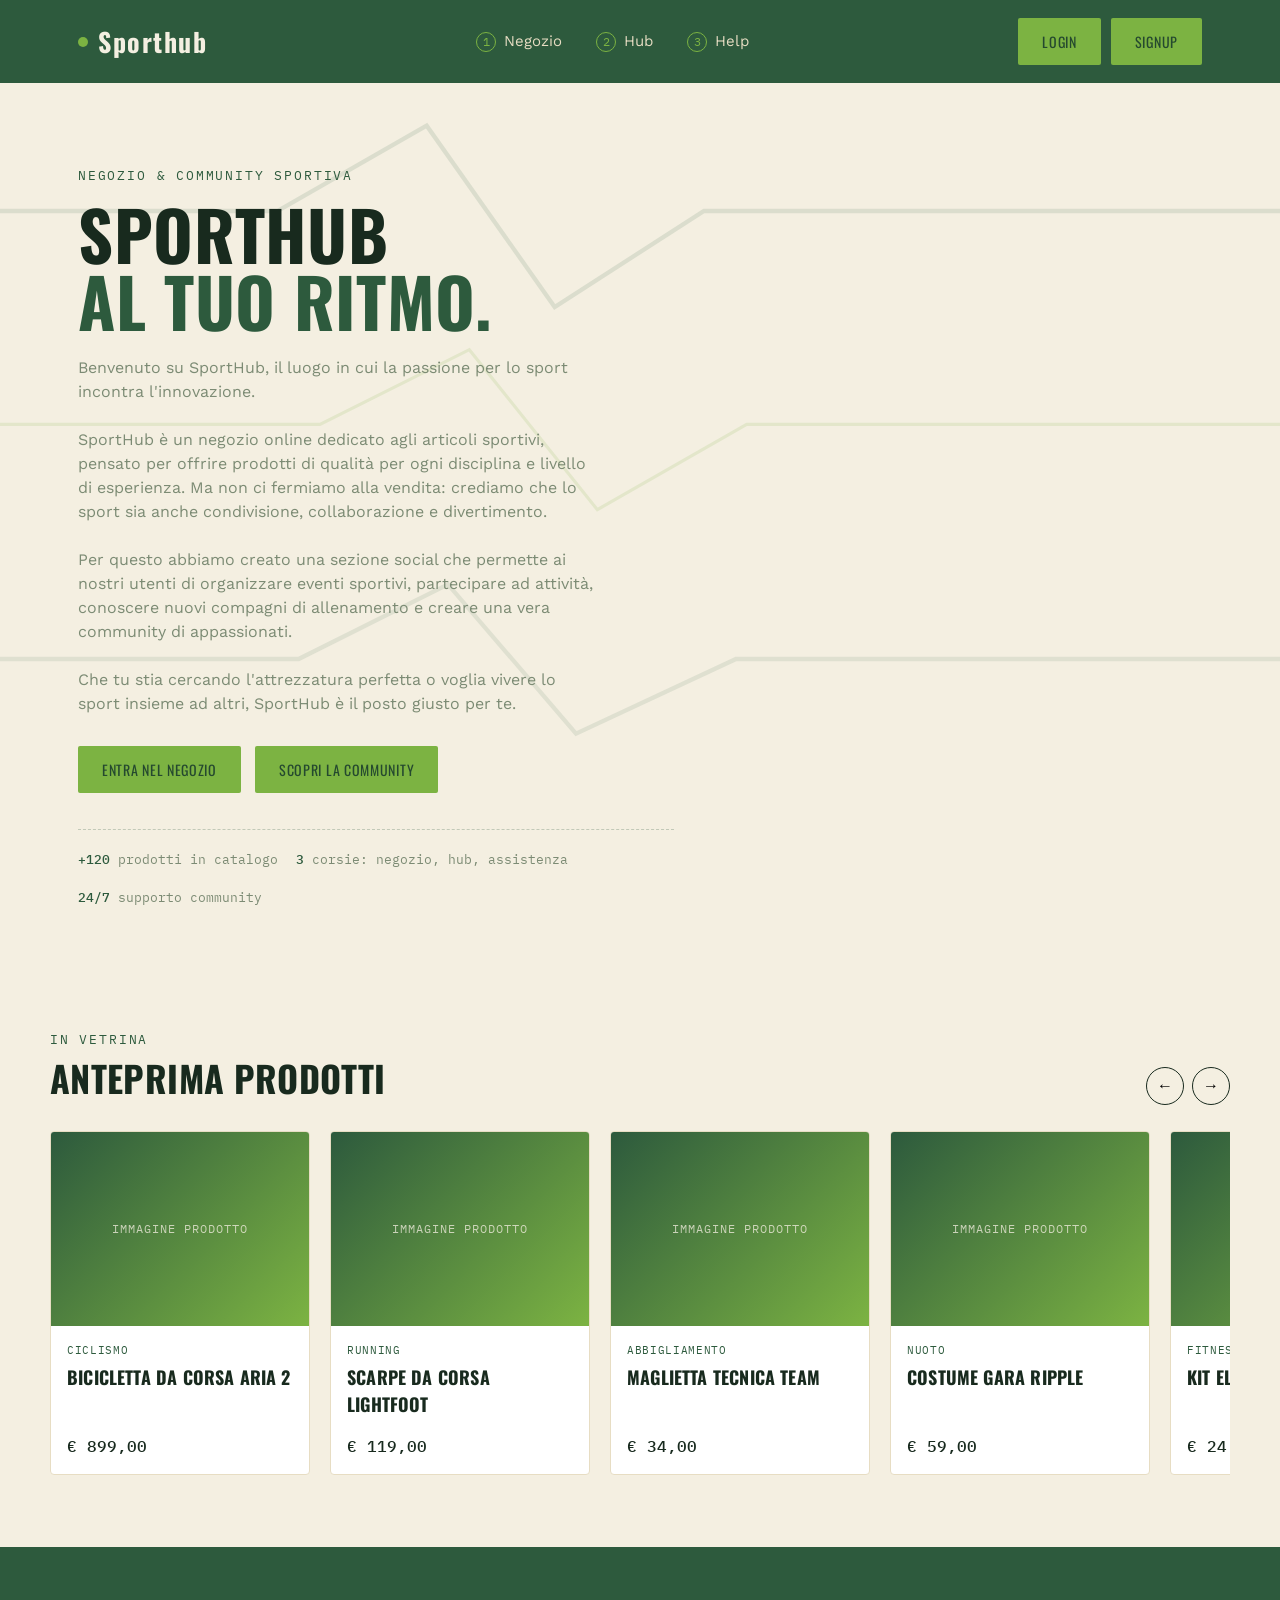
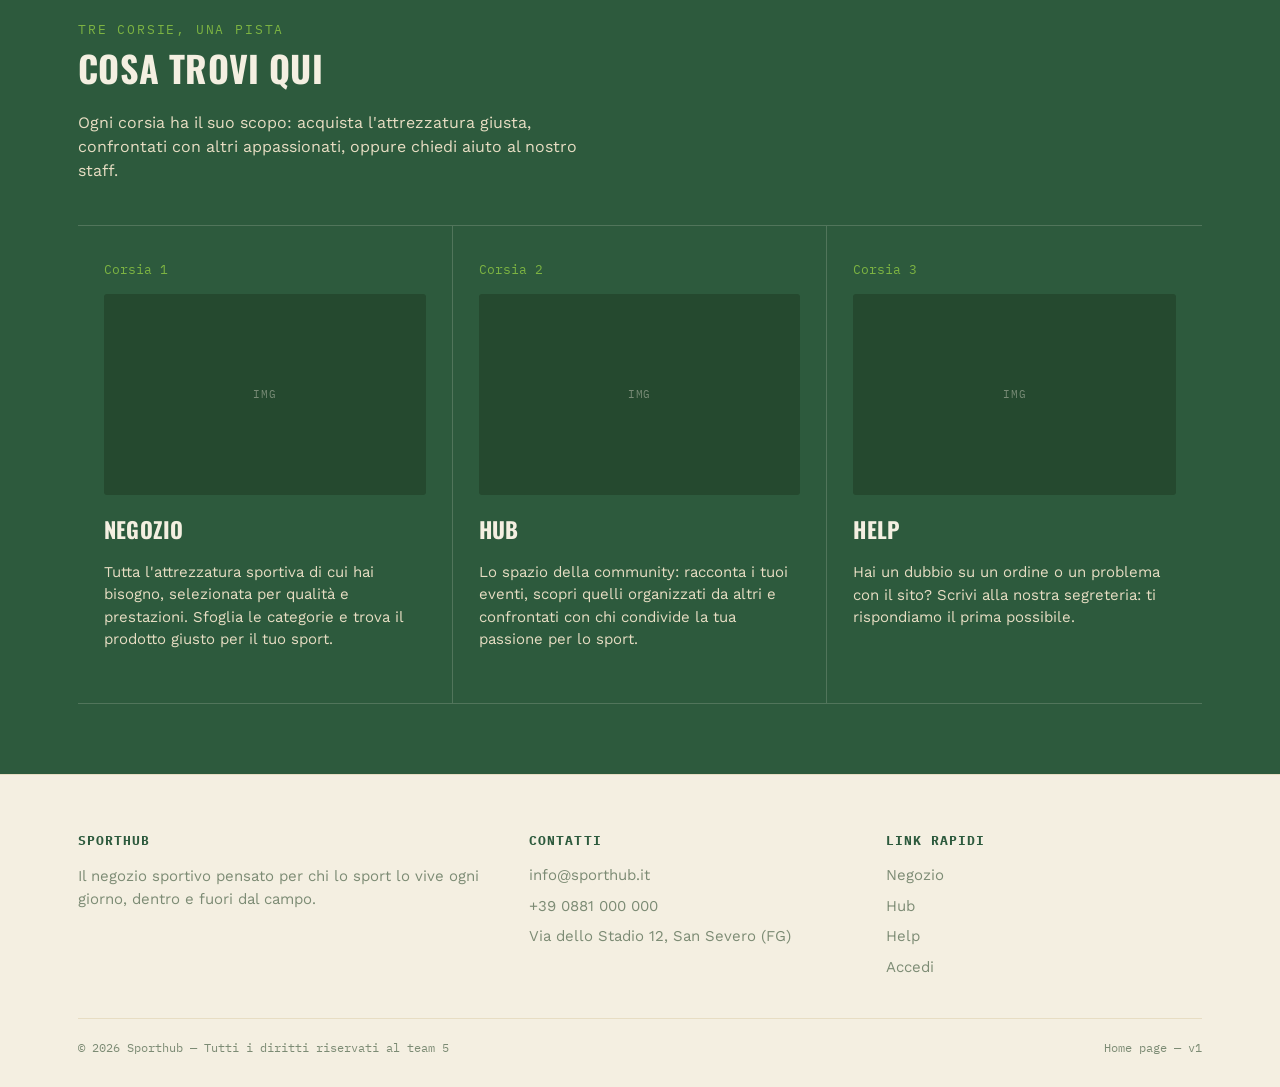
==== SportHub/home/index.html @ 1aa2f106 "Refactor code structure for improved readability and maintainability" ====
<!DOCTYPE html>
<html lang="it">

<head>
  <meta charset="UTF-8">
  <meta name="viewport" content="width=device-width, initial-scale=1.0">
  <title>Sporthub sport equipment</title>
  <link rel="preconnect" href="https://fonts.googleapis.com">
  <link
    href="https://fonts.googleapis.com/css2?family=Oswald:wght@400;500;600;700&family=Work+Sans:wght@400;500;600&family=IBM+Plex+Mono:wght@500&display=swap"
    rel="stylesheet">
  <link rel="stylesheet" href="style.css">
</head>

<body>

  <header>
    <div class="nav-row wrap">
      <a href="#" class="logo"><span class="dot"></span>Sporthub</a>

      <nav class="lanes" id="mainNav">
        <a href="#negozio"><span class="lane-no">1</span>Negozio</a>
        <a href="#hub"><span class="lane-no">2</span>Hub</a>
        <a href="#help"><span class="lane-no">3</span>Help</a>
        <a href="login/login.html" class="btn btn-primary nav-cta-mobile" style="display:none;">Login</a>
        <a href="register/register.html" class="btn btn-primary nav-cta-mobile" style="display:none;">signup</a>
      </nav>

      <div style="display:flex; align-items:center; gap:10px;">
        <a href="login/login.html" class="btn btn-primary nav-cta">Login</a>
        <a href="register/register.html" class="btn btn-primary nav-cta">signup</a>
        <button class="mobile-toggle" id="navToggle" aria-label="Apri il menu" aria-expanded="false">☰</button>
      </div>
    </div>
  </header>

  <section class="hero">
    <svg class="hero-lanes-bg" viewBox="0 0 1200 700" preserveAspectRatio="none" aria-hidden="true">
      <path d="M -100 120 L 260 120 L 400 40 L 520 210 L 660 120 L 1300 120" stroke="#2d5a3d" stroke-width="4"
        fill="none" opacity="0.12" />
      <path d="M -100 320 L 300 320 L 440 250 L 560 400 L 700 320 L 1300 320" stroke="#7cb342" stroke-width="3"
        fill="none" opacity="0.14" />
      <path d="M -100 540 L 280 540 L 420 470 L 540 610 L 690 540 L 1300 540" stroke="#2d5a3d" stroke-width="4"
        fill="none" opacity="0.1" />
    </svg>

    <div class="wrap hero-inner">
      <div>
        <span class="eyebrow">Negozio &amp; community sportiva</span>
        <h1>SPORTHUB<br><span>al tuo ritmo.</span></h1>
        <p class="lead">Benvenuto su SportHub, il luogo in cui la passione per lo sport incontra l'innovazione.<br><br>
          SportHub è un negozio online dedicato agli articoli sportivi, pensato per offrire prodotti di qualità per ogni
          disciplina e livello di esperienza. Ma non ci fermiamo alla vendita: crediamo che lo sport sia anche
          condivisione, collaborazione e divertimento.<br><br>
          Per questo abbiamo creato una sezione social che permette ai nostri utenti di organizzare eventi sportivi,
          partecipare ad attività, conoscere nuovi compagni di allenamento e creare una vera community di
          appassionati.<br><br>
          Che tu stia cercando l'attrezzatura perfetta o voglia vivere lo sport insieme ad altri, SportHub è il posto
          giusto per te.</p>
        <div class="hero-ctas">
          <a href="#negozio" class="btn btn-primary">Entra nel negozio</a>
          <a href="#hub" class="btn btn-primary">Scopri la community</a>
        </div>
        <div class="starting-blocks">
          <span><strong>+120</strong> prodotti in catalogo</span>
          <span><strong>3</strong> corsie: negozio, hub, assistenza</span>
          <span><strong>24/7</strong> supporto community</span>
        </div>
      </div>

      <div class="hero-visual" aria-hidden="true">
        <img src="res/logo.png" alt="" class="hero-logo">
      </div>
    </div>
  </section>

  <section class="carousel-section wrap" aria-labelledby="prodTitle">
    <div class="section-head">
      <div>
        <span class="eyebrow">In vetrina</span>
        <h2 id="prodTitle">Anteprima prodotti</h2>
      </div>
      <div class="carousel-controls">
        <button id="prevBtn" aria-label="Prodotto precedente">←</button>
        <button id="nextBtn" aria-label="Prodotto successivo">→</button>
      </div>
    </div>

    <div class="carousel-track" id="carouselTrack">
      <article class="prod-card">
        <div class="prod-img">Immagine prodotto</div>
        <div class="prod-body">
          <span class="cat">Ciclismo</span>
          <h3>Bicicletta da corsa Aria 2</h3>
          <span class="price">€ 899,00</span>
        </div>
      </article>
      <article class="prod-card">
        <div class="prod-img">Immagine prodotto</div>
        <div class="prod-body">
          <span class="cat">Running</span>
          <h3>Scarpe da corsa Lightfoot</h3>
          <span class="price">€ 119,00</span>
        </div>
      </article>
      <article class="prod-card">
        <div class="prod-img">Immagine prodotto</div>
        <div class="prod-body">
          <span class="cat">Abbigliamento</span>
          <h3>Maglietta tecnica Team</h3>
          <span class="price">€ 34,00</span>
        </div>
      </article>
      <article class="prod-card">
        <div class="prod-img">Immagine prodotto</div>
        <div class="prod-body">
          <span class="cat">Nuoto</span>
          <h3>Costume gara Ripple</h3>
          <span class="price">€ 59,00</span>
        </div>
      </article>
      <article class="prod-card">
        <div class="prod-img">Immagine prodotto</div>
        <div class="prod-body">
          <span class="cat">Fitness</span>
          <h3>Kit elastici Resist</h3>
          <span class="price">€ 24,00</span>
        </div>
      </article>
    </div>
  </section>

  <section class="lanes-section">
    <div class="wrap">
      <div class="section-head">
        <div>
          <span class="eyebrow" style="color:var(--leaf);">Tre corsie, una pista</span>
          <h2>Cosa trovi qui</h2>
          <p>Ogni corsia ha il suo scopo: acquista l'attrezzatura giusta, confrontati con altri appassionati, oppure
            chiedi aiuto al nostro staff.</p>
        </div>
      </div>

      <div class="lane-grid">
        <div class="lane-card" id="negozio">
          <span class="lane-tag">Corsia 1</span>
          <div class="lane-img">img</div>
          <h3>Negozio</h3>
          <p>Tutta l'attrezzatura sportiva di cui hai bisogno, selezionata per qualità e prestazioni. Sfoglia le
            categorie e trova il prodotto giusto per il tuo sport.</p>
        </div>
        <div class="lane-card" id="hub">
          <span class="lane-tag">Corsia 2</span>
          <div class="lane-img">img</div>
          <h3>Hub</h3>
          <p>Lo spazio della community: racconta i tuoi eventi, scopri quelli organizzati da altri e confrontati con chi
            condivide la tua passione per lo sport.</p>
        </div>
        <div class="lane-card" id="help">
          <span class="lane-tag">Corsia 3</span>
          <div class="lane-img">img</div>
          <h3>Help</h3>
          <p>Hai un dubbio su un ordine o un problema con il sito? Scrivi alla nostra segreteria: ti rispondiamo il
            prima possibile.</p>
        </div>
      </div>
    </div>
  </section>

  <footer>
    <div class="wrap">
      <div class="footer-grid">
        <div>
          <h4>Sporthub</h4>
          <p>Il negozio sportivo pensato per chi lo sport lo vive ogni giorno, dentro e fuori dal campo.</p>
        </div>
        <div>
          <h4>Contatti</h4>
          <ul>
            <li>info@sporthub.it</li>
            <li>+39 0881 000 000</li>
            <li>Via dello Stadio 12, San Severo (FG)</li>
          </ul>
        </div>
        <div>
          <h4>Link rapidi</h4>
          <ul>
            <li><a href="#negozio">Negozio</a></li>
            <li><a href="#hub">Hub</a></li>
            <li><a href="#help">Help</a></li>
            <li><a href="login/login.html">Accedi</a></li>
          </ul>
        </div>
      </div>
      <div class="footer-bottom">
        <span>© 2026 Sporthub — Tutti i diritti riservati al team 5</span>
        <span>Home page — v1</span>
      </div>
    </div>
  </footer>

  <script src="script.js"></script>
</body>

</html>
---- SportHub/home/style.css ----
:root{
  --cream:#f4efe1;
  --cream-dim:#e7ddc3;
  --forest:#2d5a3d;
  --forest-soft:#25492f;
  --leaf:#7cb342;
  --ink:#182a1e;
  --sage:#7c8b74;

  --display: 'Oswald', sans-serif;
  --body: 'Work Sans', sans-serif;
  --mono: 'IBM Plex Mono', monospace;
}

*{box-sizing:border-box;}
html{scroll-behavior:smooth;}
body{
  margin:0;
  background:var(--cream);
  color:var(--ink);
  font-family:var(--body);
  line-height:1.5;
  -webkit-font-smoothing:antialiased;
}
img{max-width:100%;display:block;}
a{color:inherit;}

:focus-visible{
  outline:3px solid var(--leaf);
  outline-offset:3px;
}

.wrap{
  max-width:1180px;
  margin:0 auto;
  padding:0 28px;
}

h1,h2,h3{
  font-family:var(--display);
  text-transform:uppercase;
  letter-spacing:0.01em;
  margin:0;
}

.eyebrow{
  font-family:var(--mono);
  font-size:13px;
  letter-spacing:0.14em;
  text-transform:uppercase;
  color:var(--forest);
}

/* ---------- HEADER ---------- */
header{
  background:var(--forest);
  color:var(--cream);
  position:sticky;
  top:0;
  z-index:50;
}
.nav-row{
  display:flex;
  align-items:center;
  justify-content:space-between;
  padding:18px 28px;
  gap:24px;
}
.logo{
  font-family:var(--display);
  font-size:26px;
  font-weight:700;
  letter-spacing:0.06em;
  color:var(--cream);
  text-decoration:none;
  display:flex;
  align-items:center;
  gap:10px;
}
.logo .dot{
  width:10px;height:10px;border-radius:50%;
  background:var(--leaf);
  display:inline-block;
}
nav.lanes{
  display:flex;
  gap:6px;
  list-style:none;
  margin:0;padding:0;
  align-items:center;
}
nav.lanes a{
  display:flex;
  align-items:center;
  gap:8px;
  padding:8px 14px;
  text-decoration:none;
  color:var(--cream-dim);
  font-size:15px;
  border-radius:2px;
  transition:background .15s ease, color .15s ease;
}
nav.lanes a .lane-no{
  font-family:var(--mono);
  font-size:12px;
  color:var(--leaf);
  border:1px solid var(--leaf);
  border-radius:50%;
  width:20px;height:20px;
  display:flex;align-items:center;justify-content:center;
}
nav.lanes a:hover, nav.lanes a:focus-visible{
  background:var(--forest-soft);
  color:var(--cream);
}
.btn{
  font-family:var(--display);
  text-transform:uppercase;
  letter-spacing:0.05em;
  font-size:14px;
  padding:11px 22px;
  border-radius:2px;
  border:2px solid transparent;
  cursor:pointer;
  text-decoration:none;
  display:inline-block;
}
.btn-primary{
  background:var(--leaf);
  color:var(--forest-soft);
}
.btn-primary:hover{background:var(--forest); color:var(--cream);}
.btn-ghost{
  border-color:var(--cream-dim);
  color:var(--cream);
  background:transparent;
}
.btn-ghost:hover{border-color:var(--leaf); color:var(--leaf);}

.mobile-toggle{
  display:none;
  background:none;border:none;color:var(--cream);
  font-size:26px; cursor:pointer;
}

/* ---------- HERO ---------- */
.hero{
  position:relative;
  background:var(--cream);
  color:var(--ink);
  overflow:hidden;
  padding:80px 0 0;
}
.hero-lanes-bg{
  position:absolute;
  inset:0;
  z-index:0;
}
.hero-inner{
  position:relative;
  z-index:1;
  display:grid;
  grid-template-columns:1.1fr 0.9fr;
  gap:40px;
  align-items:start;
  padding-bottom:64px;
}
.hero h1{
  font-size:clamp(40px,6vw,68px);
  line-height:0.98;
  margin:14px 0 22px;
}
.hero h1 span{color:var(--leaf-text, var(--forest));}
.hero p.lead{
  font-size:16px;
  max-width:52ch;
  color:var(--sage);
  margin-bottom:30px;
}
.hero-ctas{display:flex; gap:14px; flex-wrap:wrap;}

.starting-blocks{
  font-family:var(--mono);
  font-size:13px;
  color:var(--sage);
  display:flex;
  gap:18px;
  margin-top:36px;
  padding-top:20px;
  border-top:1px dashed rgba(45,90,61,0.25);
  flex-wrap:wrap;
}
.starting-blocks strong{color:var(--forest); font-weight:500;}

.hero-visual{
  position:relative;
  display:flex;
  align-items:center;
  justify-content:center;
  padding-top:20px;
}
.hero-logo{
  width:100%;
  max-width:340px;
}

/* ---------- CAROSELLO ---------- */
.carousel-section{
  background:var(--cream);
  padding:56px 0 64px;
}
.section-head{
  display:flex;
  justify-content:space-between;
  align-items:flex-end;
  margin-bottom:26px;
  gap:20px;
  flex-wrap:wrap;
}
.section-head h2{font-size:clamp(26px,3.4vw,36px);}
.carousel-controls{display:flex; gap:8px;}
.carousel-controls button{
  width:38px;height:38px;
  border-radius:50%;
  border:1px solid var(--ink);
  background:transparent;
  cursor:pointer;
  font-size:16px;
  display:flex;align-items:center;justify-content:center;
}
.carousel-controls button:hover{background:var(--forest); color:var(--cream); border-color:var(--forest);}

.carousel-track{
  display:flex;
  gap:20px;
  overflow-x:auto;
  scroll-snap-type:x mandatory;
  padding-bottom:8px;
  scrollbar-width:thin;
}
.carousel-track::-webkit-scrollbar{height:6px;}
.carousel-track::-webkit-scrollbar-thumb{background:var(--cream-dim); border-radius:3px;}

.prod-card{
  scroll-snap-align:start;
  flex:0 0 260px;
  background:#fff;
  border:1px solid var(--cream-dim);
  border-radius:4px;
  overflow:hidden;
  display:flex;
  flex-direction:column;
}
.prod-card .prod-img{
  aspect-ratio:4/3;
  background:linear-gradient(135deg,var(--forest),var(--leaf));
  display:flex;align-items:center;justify-content:center;
  color:rgba(244,239,225,0.75);
  font-family:var(--mono);
  font-size:12px;
  letter-spacing:0.08em;
  text-transform:uppercase;
}
.prod-body{padding:16px; display:flex; flex-direction:column; gap:6px; flex:1;}
.prod-body .cat{font-family:var(--mono); font-size:11px; color:var(--forest); text-transform:uppercase; letter-spacing:0.06em;}
.prod-body h3{font-size:18px;}
.prod-body .price{
  margin-top:auto;
  font-family:var(--mono);
  font-weight:500;
  font-size:16px;
  padding-top:10px;
}

/* ---------- CORSIE / SEZIONI ---------- */
.lanes-section{
  background:var(--forest);
  color:var(--cream);
  padding:70px 0;
}
.lanes-section .section-head h2{color:var(--cream);}
.lanes-section .section-head p{color:var(--cream-dim); max-width:52ch;}
.lane-grid{
  display:grid;
  grid-template-columns:repeat(3,1fr);
  gap:0;
  border-top:1px solid rgba(244,239,225,0.18);
}
.lane-card{
  padding:34px 26px;
  border-right:1px solid rgba(244,239,225,0.18);
  border-bottom:1px solid rgba(244,239,225,0.18);
  position:relative;
}
.lane-card:last-child{border-right:none;}
.lane-card .lane-tag{
  font-family:var(--mono);
  font-size:13px;
  color:var(--leaf);
  display:block;
  margin-bottom:14px;
}
.lane-card .lane-img{
  width:100%;
  aspect-ratio:16/10;
  background:var(--forest-soft);
  border-radius:3px;
  margin-bottom:18px;
  display:flex;align-items:center;justify-content:center;
  color:rgba(244,239,225,0.4);
  font-family:var(--mono);
  font-size:11px;
  text-transform:uppercase;
  letter-spacing:0.08em;
}
.lane-card h3{font-size:22px; margin-bottom:10px;}
.lane-card p{color:var(--cream-dim); font-size:15px; margin-bottom:18px;}
.lane-card a.link{
  font-family:var(--mono);
  font-size:13px;
  text-decoration:none;
  color:var(--cream);
  border-bottom:1px solid var(--leaf);
  padding-bottom:2px;
}
.lane-card a.link:hover{color:var(--leaf);}

/* ---------- FOOTER ---------- */
footer{
  background:var(--cream);
  padding:56px 0 30px;
  border-top:1px solid var(--cream-dim);
}
.footer-grid{
  display:grid;
  grid-template-columns:1.3fr 1fr 1fr;
  gap:40px;
  margin-bottom:40px;
}
.footer-grid h4{
  font-family:var(--mono);
  font-size:13px;
  text-transform:uppercase;
  letter-spacing:0.08em;
  color:var(--forest);
  margin:0 0 14px;
}
.footer-grid p, .footer-grid li{
  font-size:15px;
  color:var(--sage);
}
.footer-grid ul{list-style:none; margin:0; padding:0; display:flex; flex-direction:column; gap:8px;}
.footer-grid a{text-decoration:none; color:var(--sage);}
.footer-grid a:hover{color:var(--forest);}
.footer-bottom{
  display:flex;
  justify-content:space-between;
  align-items:center;
  padding-top:20px;
  border-top:1px solid var(--cream-dim);
  font-family:var(--mono);
  font-size:12px;
  color:var(--sage);
  flex-wrap:wrap;
  gap:10px;
}

/* ---------- RESPONSIVE ---------- */
@media (max-width:900px){
  .hero-inner{grid-template-columns:1fr;}
  .hero-visual{max-width:220px; margin:0 auto;}
  .lane-grid{grid-template-columns:1fr;}
  .lane-card{border-right:none;}
  .footer-grid{grid-template-columns:1fr; gap:26px;}
  nav.lanes{
    position:absolute;
    top:100%;left:0;right:0;
    background:var(--forest);
    flex-direction:column;
    align-items:stretch;
    padding:10px 28px 20px;
    display:none;
    border-top:1px solid rgba(244,239,225,0.18);
  }
  nav.lanes.open{display:flex;}
  .mobile-toggle{display:block;}
  .nav-cta{display:none;}
  nav.lanes.open .nav-cta-mobile{display:inline-block; margin-top:10px;}
}

@media (prefers-reduced-motion: reduce){
  html{scroll-behavior:auto;}
  *{animation-duration:0.001ms !important; transition-duration:0.001ms !important;}
}
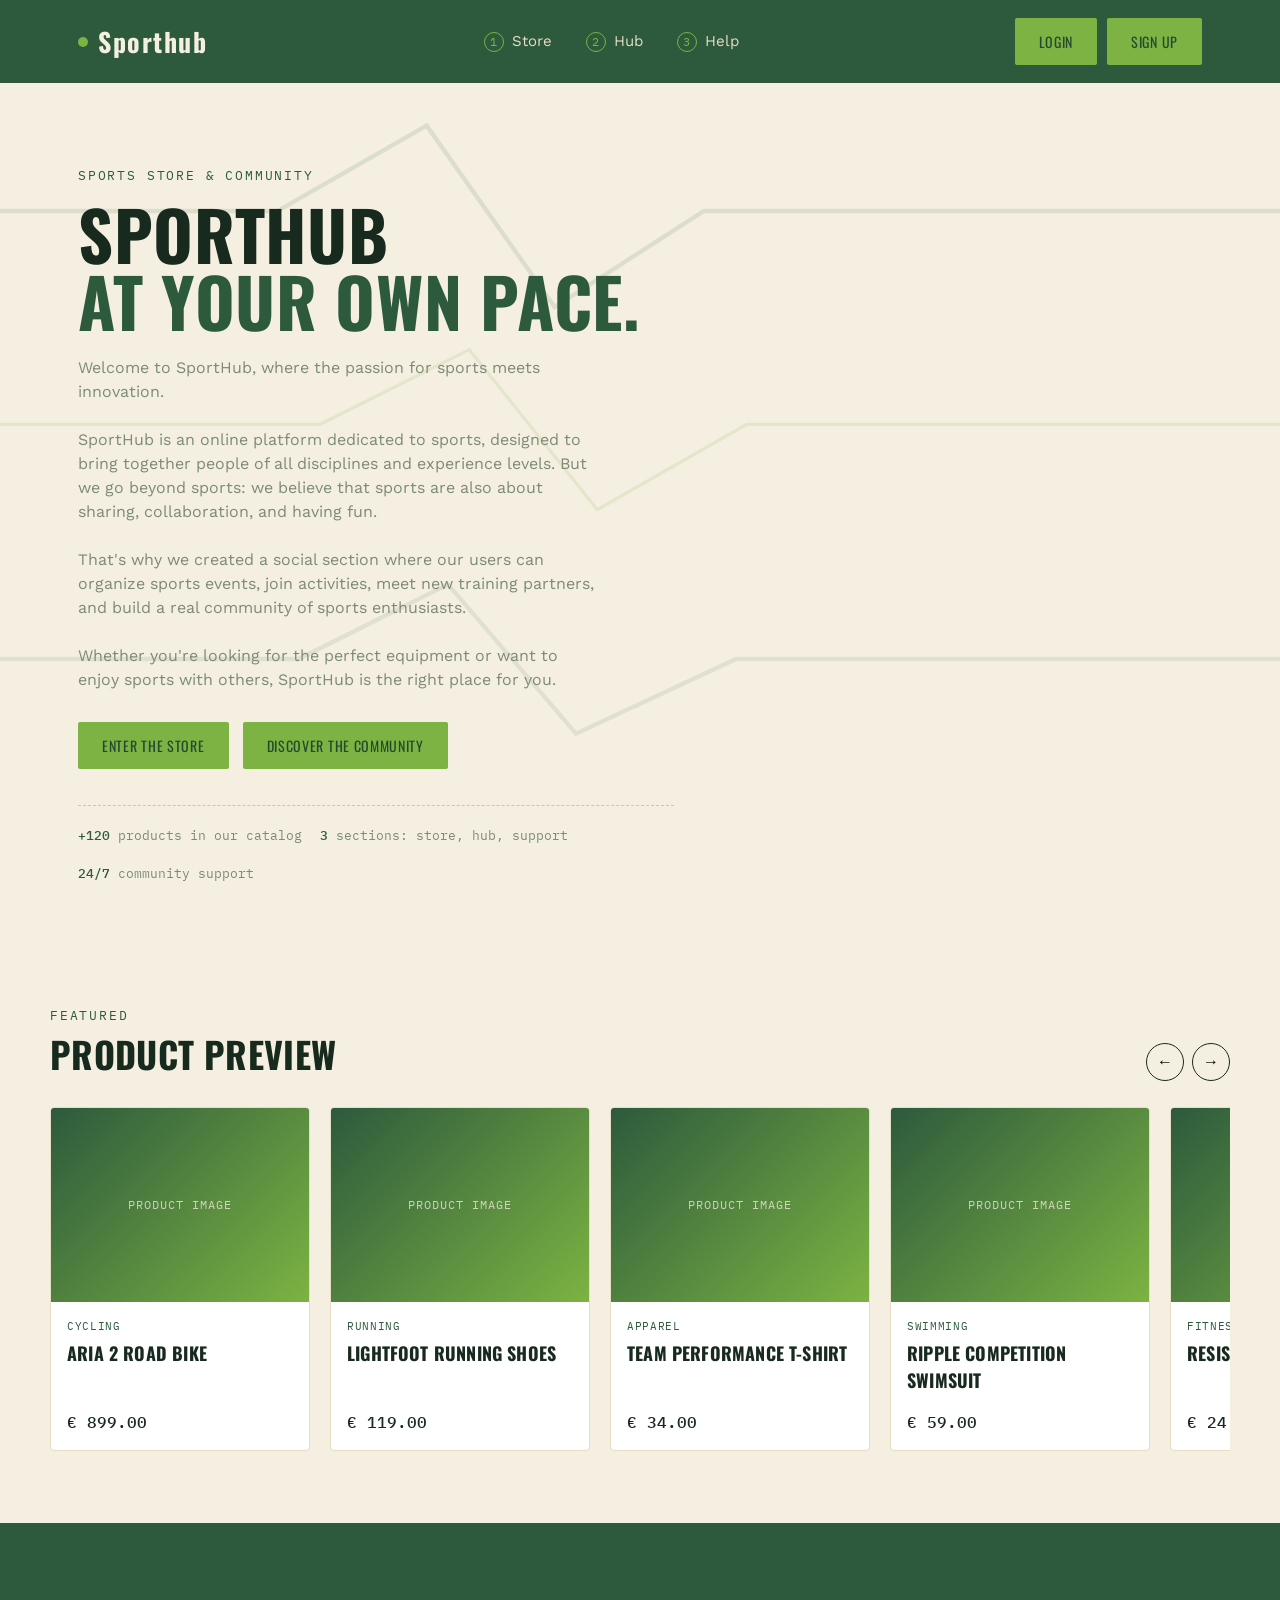
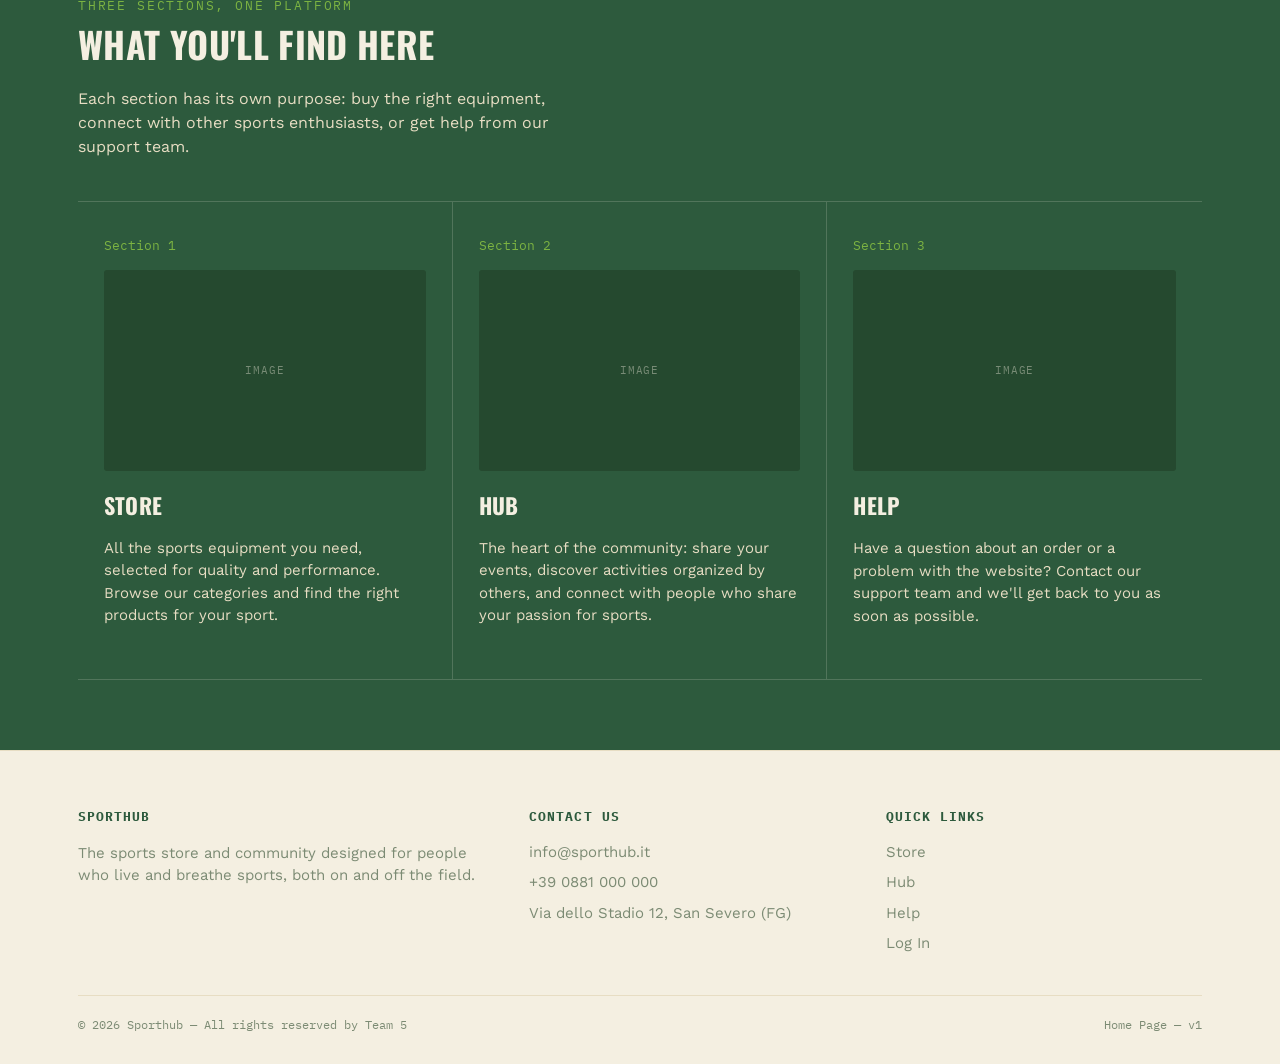
==== commit 59d20b42: "translate index ita to eng" ====
--- a/SportHub/home/index.html
+++ b/SportHub/home/index.html
@@ -1,10 +1,10 @@
 <!DOCTYPE html>
-<html lang="it">
+<html lang="en">
 
 <head>
   <meta charset="UTF-8">
   <meta name="viewport" content="width=device-width, initial-scale=1.0">
-  <title>Sporthub sport equipment</title>
+  <title>Sporthub Sports Equipment</title>
   <link rel="preconnect" href="https://fonts.googleapis.com">
   <link
     href="https://fonts.googleapis.com/css2?family=Oswald:wght@400;500;600;700&family=Work+Sans:wght@400;500;600&family=IBM+Plex+Mono:wght@500&display=swap"
@@ -19,17 +19,17 @@
       <a href="#" class="logo"><span class="dot"></span>Sporthub</a>
 
       <nav class="lanes" id="mainNav">
-        <a href="#negozio"><span class="lane-no">1</span>Negozio</a>
+        <a href="#negozio"><span class="lane-no">1</span>Store</a>
         <a href="#hub"><span class="lane-no">2</span>Hub</a>
         <a href="#help"><span class="lane-no">3</span>Help</a>
-        <a href="login/login.html" class="btn btn-primary nav-cta-mobile" style="display:none;">Login</a>
-        <a href="register/register.html" class="btn btn-primary nav-cta-mobile" style="display:none;">signup</a>
+        <a href="SportHub\login\login.html" class="btn btn-primary nav-cta-mobile" style="display:none;">Login</a>
+        <a href="SportHub\register\register.html" class="btn btn-primary nav-cta-mobile" style="display:none;">Sign Up</a>
       </nav>
 
       <div style="display:flex; align-items:center; gap:10px;">
-        <a href="login/login.html" class="btn btn-primary nav-cta">Login</a>
-        <a href="register/register.html" class="btn btn-primary nav-cta">signup</a>
-        <button class="mobile-toggle" id="navToggle" aria-label="Apri il menu" aria-expanded="false">☰</button>
+        <a href="SportHub\login\login.html" class="btn btn-primary nav-cta">Login</a>
+        <a href="SportHub\register\register.html" class="btn btn-primary nav-cta">Sign Up</a>
+        <button class="mobile-toggle" id="navToggle" aria-label="Open menu" aria-expanded="false">☰</button>
       </div>
     </div>
   </header>
@@ -46,30 +46,35 @@
 
     <div class="wrap hero-inner">
       <div>
-        <span class="eyebrow">Negozio &amp; community sportiva</span>
-        <h1>SPORTHUB<br><span>al tuo ritmo.</span></h1>
-        <p class="lead">Benvenuto su SportHub, il luogo in cui la passione per lo sport incontra l'innovazione.<br><br>
-          SportHub è un negozio online dedicato agli articoli sportivi, pensato per offrire prodotti di qualità per ogni
-          disciplina e livello di esperienza. Ma non ci fermiamo alla vendita: crediamo che lo sport sia anche
-          condivisione, collaborazione e divertimento.<br><br>
-          Per questo abbiamo creato una sezione social che permette ai nostri utenti di organizzare eventi sportivi,
-          partecipare ad attività, conoscere nuovi compagni di allenamento e creare una vera community di
-          appassionati.<br><br>
-          Che tu stia cercando l'attrezzatura perfetta o voglia vivere lo sport insieme ad altri, SportHub è il posto
-          giusto per te.</p>
+        <span class="eyebrow">Sports Store &amp; Community</span>
+        <h1>SPORTHUB<br><span>At your own pace.</span></h1>
+
+        <p class="lead">
+          Welcome to SportHub, where the passion for sports meets innovation.<br><br>
+          SportHub is an online platform dedicated to sports, designed to bring together people of all
+          disciplines and experience levels. But we go beyond sports: we believe that sports are also about
+          sharing, collaboration, and having fun.<br><br>
+          That's why we created a social section where our users can organize sports events,
+          join activities, meet new training partners, and build a real community of
+          sports enthusiasts.<br><br>
+          Whether you're looking for the perfect equipment or want to enjoy sports with others, SportHub is the
+          right place for you.
+        </p>
+
         <div class="hero-ctas">
-          <a href="#negozio" class="btn btn-primary">Entra nel negozio</a>
-          <a href="#hub" class="btn btn-primary">Scopri la community</a>
-        </div>
+          <a href="#negozio" class="btn btn-primary">Enter the Store</a>
+          <a href="#hub" class="btn btn-primary">Discover the Community</a>
+        </div>
+
         <div class="starting-blocks">
-          <span><strong>+120</strong> prodotti in catalogo</span>
-          <span><strong>3</strong> corsie: negozio, hub, assistenza</span>
-          <span><strong>24/7</strong> supporto community</span>
+          <span><strong>+120</strong> products in our catalog</span>
+          <span><strong>3</strong> sections: store, hub, support</span>
+          <span><strong>24/7</strong> community support</span>
         </div>
       </div>
 
       <div class="hero-visual" aria-hidden="true">
-        <img src="res/logo.png" alt="" class="hero-logo">
+        <img src="SportHub\res\logo.png" alt="" class="hero-logo">
       </div>
     </div>
   </section>
@@ -77,125 +82,155 @@
   <section class="carousel-section wrap" aria-labelledby="prodTitle">
     <div class="section-head">
       <div>
-        <span class="eyebrow">In vetrina</span>
-        <h2 id="prodTitle">Anteprima prodotti</h2>
-      </div>
+        <span class="eyebrow">Featured</span>
+        <h2 id="prodTitle">Product Preview</h2>
+      </div>
+
       <div class="carousel-controls">
-        <button id="prevBtn" aria-label="Prodotto precedente">←</button>
-        <button id="nextBtn" aria-label="Prodotto successivo">→</button>
+        <button id="prevBtn" aria-label="Previous product">←</button>
+        <button id="nextBtn" aria-label="Next product">→</button>
       </div>
     </div>
 
     <div class="carousel-track" id="carouselTrack">
-      <article class="prod-card">
-        <div class="prod-img">Immagine prodotto</div>
-        <div class="prod-body">
-          <span class="cat">Ciclismo</span>
-          <h3>Bicicletta da corsa Aria 2</h3>
-          <span class="price">€ 899,00</span>
-        </div>
-      </article>
-      <article class="prod-card">
-        <div class="prod-img">Immagine prodotto</div>
+
+      <article class="prod-card">
+        <div class="prod-img">Product image</div>
+        <div class="prod-body">
+          <span class="cat">Cycling</span>
+          <h3>Aria 2 Road Bike</h3>
+          <span class="price">€ 899.00</span>
+        </div>
+      </article>
+
+      <article class="prod-card">
+        <div class="prod-img">Product image</div>
         <div class="prod-body">
           <span class="cat">Running</span>
-          <h3>Scarpe da corsa Lightfoot</h3>
-          <span class="price">€ 119,00</span>
-        </div>
-      </article>
-      <article class="prod-card">
-        <div class="prod-img">Immagine prodotto</div>
-        <div class="prod-body">
-          <span class="cat">Abbigliamento</span>
-          <h3>Maglietta tecnica Team</h3>
-          <span class="price">€ 34,00</span>
-        </div>
-      </article>
-      <article class="prod-card">
-        <div class="prod-img">Immagine prodotto</div>
-        <div class="prod-body">
-          <span class="cat">Nuoto</span>
-          <h3>Costume gara Ripple</h3>
-          <span class="price">€ 59,00</span>
-        </div>
-      </article>
-      <article class="prod-card">
-        <div class="prod-img">Immagine prodotto</div>
+          <h3>Lightfoot Running Shoes</h3>
+          <span class="price">€ 119.00</span>
+        </div>
+      </article>
+
+      <article class="prod-card">
+        <div class="prod-img">Product image</div>
+        <div class="prod-body">
+          <span class="cat">Apparel</span>
+          <h3>Team Performance T-Shirt</h3>
+          <span class="price">€ 34.00</span>
+        </div>
+      </article>
+
+      <article class="prod-card">
+        <div class="prod-img">Product image</div>
+        <div class="prod-body">
+          <span class="cat">Swimming</span>
+          <h3>Ripple Competition Swimsuit</h3>
+          <span class="price">€ 59.00</span>
+        </div>
+      </article>
+
+      <article class="prod-card">
+        <div class="prod-img">Product image</div>
         <div class="prod-body">
           <span class="cat">Fitness</span>
-          <h3>Kit elastici Resist</h3>
-          <span class="price">€ 24,00</span>
-        </div>
-      </article>
+          <h3>Resist Resistance Band Kit</h3>
+          <span class="price">€ 24.00</span>
+        </div>
+      </article>
+
     </div>
   </section>
 
   <section class="lanes-section">
     <div class="wrap">
+
       <div class="section-head">
         <div>
-          <span class="eyebrow" style="color:var(--leaf);">Tre corsie, una pista</span>
-          <h2>Cosa trovi qui</h2>
-          <p>Ogni corsia ha il suo scopo: acquista l'attrezzatura giusta, confrontati con altri appassionati, oppure
-            chiedi aiuto al nostro staff.</p>
+          <span class="eyebrow" style="color:var(--leaf);">Three sections, one platform</span>
+          <h2>What You'll Find Here</h2>
+          <p>
+            Each section has its own purpose: buy the right equipment, connect with other sports enthusiasts,
+            or get help from our support team.
+          </p>
         </div>
       </div>
 
       <div class="lane-grid">
+
         <div class="lane-card" id="negozio">
-          <span class="lane-tag">Corsia 1</span>
-          <div class="lane-img">img</div>
-          <h3>Negozio</h3>
-          <p>Tutta l'attrezzatura sportiva di cui hai bisogno, selezionata per qualità e prestazioni. Sfoglia le
-            categorie e trova il prodotto giusto per il tuo sport.</p>
-        </div>
+          <span class="lane-tag">Section 1</span>
+          <div class="lane-img">Image</div>
+          <h3>Store</h3>
+          <p>
+            All the sports equipment you need, selected for quality and performance.
+            Browse our categories and find the right products for your sport.
+          </p>
+        </div>
+
         <div class="lane-card" id="hub">
-          <span class="lane-tag">Corsia 2</span>
-          <div class="lane-img">img</div>
+          <span class="lane-tag">Section 2</span>
+          <div class="lane-img">Image</div>
           <h3>Hub</h3>
-          <p>Lo spazio della community: racconta i tuoi eventi, scopri quelli organizzati da altri e confrontati con chi
-            condivide la tua passione per lo sport.</p>
-        </div>
+          <p>
+            The heart of the community: share your events, discover activities organized by others,
+            and connect with people who share your passion for sports.
+          </p>
+        </div>
+
         <div class="lane-card" id="help">
-          <span class="lane-tag">Corsia 3</span>
-          <div class="lane-img">img</div>
+          <span class="lane-tag">Section 3</span>
+          <div class="lane-img">Image</div>
           <h3>Help</h3>
-          <p>Hai un dubbio su un ordine o un problema con il sito? Scrivi alla nostra segreteria: ti rispondiamo il
-            prima possibile.</p>
-        </div>
+          <p>
+            Have a question about an order or a problem with the website?
+            Contact our support team and we'll get back to you as soon as possible.
+          </p>
+        </div>
+
       </div>
     </div>
   </section>
 
   <footer>
     <div class="wrap">
+
       <div class="footer-grid">
+
         <div>
           <h4>Sporthub</h4>
-          <p>Il negozio sportivo pensato per chi lo sport lo vive ogni giorno, dentro e fuori dal campo.</p>
-        </div>
-        <div>
-          <h4>Contatti</h4>
+          <p>
+            The sports store and community designed for people who live and breathe sports,
+            both on and off the field.
+          </p>
+        </div>
+
+        <div>
+          <h4>Contact Us</h4>
           <ul>
             <li>info@sporthub.it</li>
             <li>+39 0881 000 000</li>
             <li>Via dello Stadio 12, San Severo (FG)</li>
           </ul>
         </div>
-        <div>
-          <h4>Link rapidi</h4>
+
+        <div>
+          <h4>Quick Links</h4>
           <ul>
-            <li><a href="#negozio">Negozio</a></li>
+            <li><a href="#negozio">Store</a></li>
             <li><a href="#hub">Hub</a></li>
             <li><a href="#help">Help</a></li>
-            <li><a href="login/login.html">Accedi</a></li>
+            <li><a href="login/login.html">Log In</a></li>
           </ul>
         </div>
-      </div>
+
+      </div>
+
       <div class="footer-bottom">
-        <span>© 2026 Sporthub — Tutti i diritti riservati al team 5</span>
-        <span>Home page — v1</span>
-      </div>
+        <span>© 2026 Sporthub — All rights reserved by Team 5</span>
+        <span>Home Page — v1</span>
+      </div>
+
     </div>
   </footer>
 
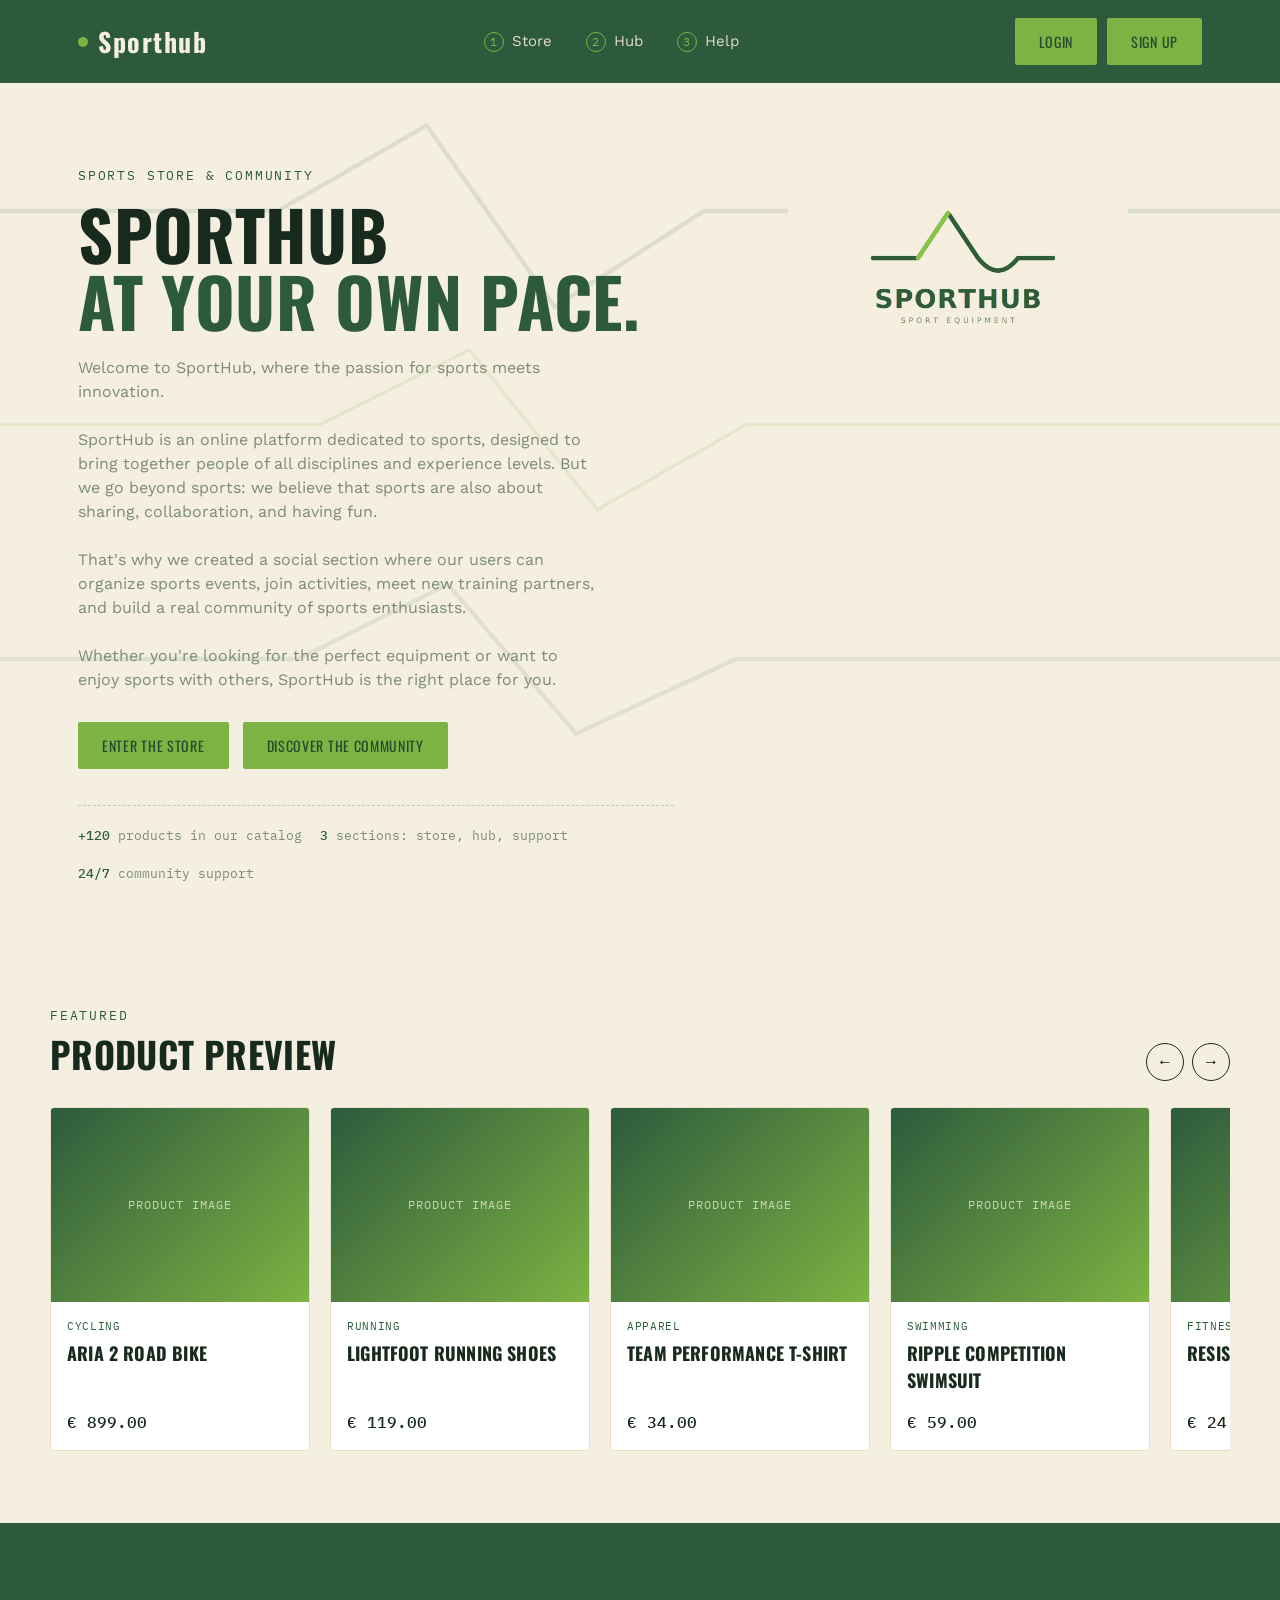
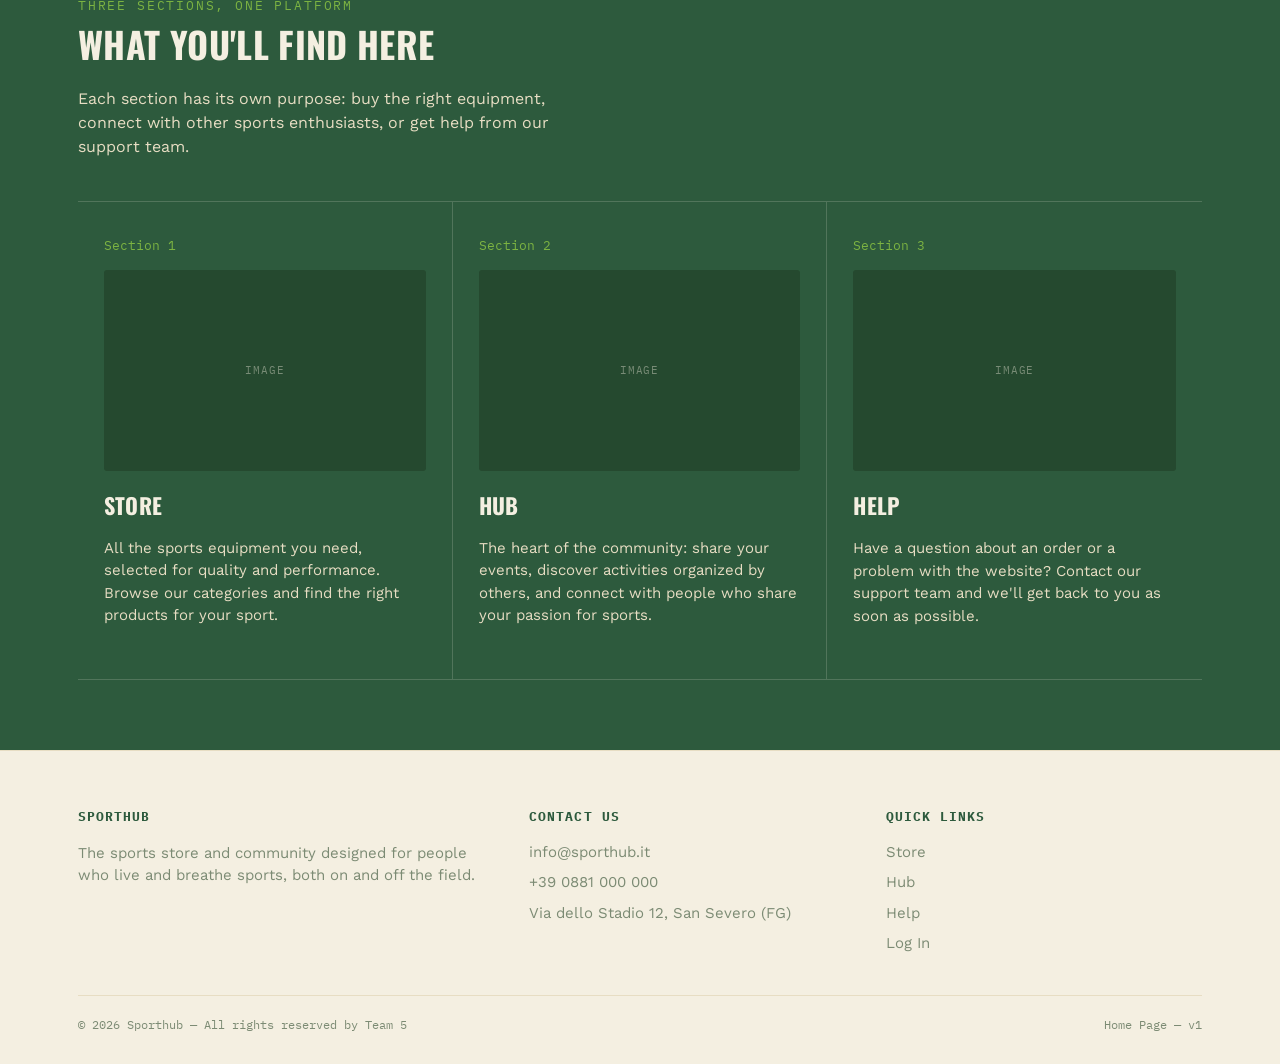
==== commit 06171ab6: "Update paths in index and register pages to reflect new directory structure" ====
--- a/SportHub/home/index.html
+++ b/SportHub/home/index.html
@@ -5,10 +5,12 @@
   <meta charset="UTF-8">
   <meta name="viewport" content="width=device-width, initial-scale=1.0">
   <title>Sporthub Sports Equipment</title>
+
   <link rel="preconnect" href="https://fonts.googleapis.com">
   <link
     href="https://fonts.googleapis.com/css2?family=Oswald:wght@400;500;600;700&family=Work+Sans:wght@400;500;600&family=IBM+Plex+Mono:wght@500&display=swap"
     rel="stylesheet">
+
   <link rel="stylesheet" href="style.css">
 </head>
 
@@ -16,225 +18,517 @@
 
   <header>
     <div class="nav-row wrap">
-      <a href="#" class="logo"><span class="dot"></span>Sporthub</a>
+      <a href="#" class="logo">
+        <span class="dot"></span>Sporthub
+      </a>
 
       <nav class="lanes" id="mainNav">
         <a href="#negozio"><span class="lane-no">1</span>Store</a>
         <a href="#hub"><span class="lane-no">2</span>Hub</a>
         <a href="#help"><span class="lane-no">3</span>Help</a>
-        <a href="SportHub\login\login.html" class="btn btn-primary nav-cta-mobile" style="display:none;">Login</a>
-        <a href="SportHub\register\register.html" class="btn btn-primary nav-cta-mobile" style="display:none;">Sign Up</a>
+
+        <a href="../login/login.html"
+          class="btn btn-primary nav-cta-mobile"
+          style="display:none;">
+          Login
+        </a>
+
+        <a href="../register/register.html"
+          class="btn btn-primary nav-cta-mobile"
+          style="display:none;">
+          Sign Up
+        </a>
       </nav>
 
       <div style="display:flex; align-items:center; gap:10px;">
-        <a href="SportHub\login\login.html" class="btn btn-primary nav-cta">Login</a>
-        <a href="SportHub\register\register.html" class="btn btn-primary nav-cta">Sign Up</a>
-        <button class="mobile-toggle" id="navToggle" aria-label="Open menu" aria-expanded="false">☰</button>
+
+        <a href="../login/login.html"
+          class="btn btn-primary nav-cta">
+          Login
+        </a>
+
+        <a href="../register/register.html"
+          class="btn btn-primary nav-cta">
+          Sign Up
+        </a>
+
+        <button class="mobile-toggle"
+          id="navToggle"
+          aria-label="Open menu"
+          aria-expanded="false">
+          ☰
+        </button>
+
       </div>
     </div>
   </header>
 
+
   <section class="hero">
-    <svg class="hero-lanes-bg" viewBox="0 0 1200 700" preserveAspectRatio="none" aria-hidden="true">
-      <path d="M -100 120 L 260 120 L 400 40 L 520 210 L 660 120 L 1300 120" stroke="#2d5a3d" stroke-width="4"
-        fill="none" opacity="0.12" />
-      <path d="M -100 320 L 300 320 L 440 250 L 560 400 L 700 320 L 1300 320" stroke="#7cb342" stroke-width="3"
-        fill="none" opacity="0.14" />
-      <path d="M -100 540 L 280 540 L 420 470 L 540 610 L 690 540 L 1300 540" stroke="#2d5a3d" stroke-width="4"
-        fill="none" opacity="0.1" />
+
+    <svg class="hero-lanes-bg"
+      viewBox="0 0 1200 700"
+      preserveAspectRatio="none"
+      aria-hidden="true">
+
+      <path
+        d="M -100 120 L 260 120 L 400 40 L 520 210 L 660 120 L 1300 120"
+        stroke="#2d5a3d"
+        stroke-width="4"
+        fill="none"
+        opacity="0.12" />
+
+      <path
+        d="M -100 320 L 300 320 L 440 250 L 560 400 L 700 320 L 1300 320"
+        stroke="#7cb342"
+        stroke-width="3"
+        fill="none"
+        opacity="0.14" />
+
+      <path
+        d="M -100 540 L 280 540 L 420 470 L 540 610 L 690 540 L 1300 540"
+        stroke="#2d5a3d"
+        stroke-width="4"
+        fill="none"
+        opacity="0.1" />
+
     </svg>
 
+
     <div class="wrap hero-inner">
+
       <div>
-        <span class="eyebrow">Sports Store &amp; Community</span>
-        <h1>SPORTHUB<br><span>At your own pace.</span></h1>
+
+        <span class="eyebrow">
+          Sports Store &amp; Community
+        </span>
+
+        <h1>
+          SPORTHUB<br>
+          <span>At your own pace.</span>
+        </h1>
 
         <p class="lead">
           Welcome to SportHub, where the passion for sports meets innovation.<br><br>
+
           SportHub is an online platform dedicated to sports, designed to bring together people of all
           disciplines and experience levels. But we go beyond sports: we believe that sports are also about
           sharing, collaboration, and having fun.<br><br>
+
           That's why we created a social section where our users can organize sports events,
           join activities, meet new training partners, and build a real community of
           sports enthusiasts.<br><br>
+
           Whether you're looking for the perfect equipment or want to enjoy sports with others, SportHub is the
           right place for you.
         </p>
 
         <div class="hero-ctas">
-          <a href="#negozio" class="btn btn-primary">Enter the Store</a>
-          <a href="#hub" class="btn btn-primary">Discover the Community</a>
+
+          <a href="#negozio" class="btn btn-primary">
+            Enter the Store
+          </a>
+
+          <a href="#hub" class="btn btn-primary">
+            Discover the Community
+          </a>
+
         </div>
 
         <div class="starting-blocks">
-          <span><strong>+120</strong> products in our catalog</span>
-          <span><strong>3</strong> sections: store, hub, support</span>
-          <span><strong>24/7</strong> community support</span>
-        </div>
-      </div>
+
+          <span>
+            <strong>+120</strong> products in our catalog
+          </span>
+
+          <span>
+            <strong>3</strong> sections: store, hub, support
+          </span>
+
+          <span>
+            <strong>24/7</strong> community support
+          </span>
+
+        </div>
+
+      </div>
+
 
       <div class="hero-visual" aria-hidden="true">
-        <img src="SportHub\res\logo.png" alt="" class="hero-logo">
-      </div>
+
+        <img
+          src="../res/logo.png"
+          alt=""
+          class="hero-logo">
+
+      </div>
+
     </div>
+
   </section>
 
+
   <section class="carousel-section wrap" aria-labelledby="prodTitle">
+
     <div class="section-head">
+
       <div>
-        <span class="eyebrow">Featured</span>
-        <h2 id="prodTitle">Product Preview</h2>
+
+        <span class="eyebrow">
+          Featured
+        </span>
+
+        <h2 id="prodTitle">
+          Product Preview
+        </h2>
+
       </div>
 
       <div class="carousel-controls">
-        <button id="prevBtn" aria-label="Previous product">←</button>
-        <button id="nextBtn" aria-label="Next product">→</button>
-      </div>
+
+        <button
+          id="prevBtn"
+          aria-label="Previous product">
+          ←
+        </button>
+
+        <button
+          id="nextBtn"
+          aria-label="Next product">
+          →
+        </button>
+
+      </div>
+
     </div>
 
+
     <div class="carousel-track" id="carouselTrack">
 
       <article class="prod-card">
-        <div class="prod-img">Product image</div>
+
+        <div class="prod-img">
+          Product image
+        </div>
+
         <div class="prod-body">
-          <span class="cat">Cycling</span>
-          <h3>Aria 2 Road Bike</h3>
-          <span class="price">€ 899.00</span>
-        </div>
+
+          <span class="cat">
+            Cycling
+          </span>
+
+          <h3>
+            Aria 2 Road Bike
+          </h3>
+
+          <span class="price">
+            € 899.00
+          </span>
+
+        </div>
+
       </article>
 
+
       <article class="prod-card">
-        <div class="prod-img">Product image</div>
+
+        <div class="prod-img">
+          Product image
+        </div>
+
         <div class="prod-body">
-          <span class="cat">Running</span>
-          <h3>Lightfoot Running Shoes</h3>
-          <span class="price">€ 119.00</span>
-        </div>
+
+          <span class="cat">
+            Running
+          </span>
+
+          <h3>
+            Lightfoot Running Shoes
+          </h3>
+
+          <span class="price">
+            € 119.00
+          </span>
+
+        </div>
+
       </article>
 
+
       <article class="prod-card">
-        <div class="prod-img">Product image</div>
+
+        <div class="prod-img">
+          Product image
+        </div>
+
         <div class="prod-body">
-          <span class="cat">Apparel</span>
-          <h3>Team Performance T-Shirt</h3>
-          <span class="price">€ 34.00</span>
-        </div>
+
+          <span class="cat">
+            Apparel
+          </span>
+
+          <h3>
+            Team Performance T-Shirt
+          </h3>
+
+          <span class="price">
+            € 34.00
+          </span>
+
+        </div>
+
       </article>
 
+
       <article class="prod-card">
-        <div class="prod-img">Product image</div>
+
+        <div class="prod-img">
+          Product image
+        </div>
+
         <div class="prod-body">
-          <span class="cat">Swimming</span>
-          <h3>Ripple Competition Swimsuit</h3>
-          <span class="price">€ 59.00</span>
-        </div>
+
+          <span class="cat">
+            Swimming
+          </span>
+
+          <h3>
+            Ripple Competition Swimsuit
+          </h3>
+
+          <span class="price">
+            € 59.00
+          </span>
+
+        </div>
+
       </article>
 
+
       <article class="prod-card">
-        <div class="prod-img">Product image</div>
+
+        <div class="prod-img">
+          Product image
+        </div>
+
         <div class="prod-body">
-          <span class="cat">Fitness</span>
-          <h3>Resist Resistance Band Kit</h3>
-          <span class="price">€ 24.00</span>
-        </div>
+
+          <span class="cat">
+            Fitness
+          </span>
+
+          <h3>
+            Resist Resistance Band Kit
+          </h3>
+
+          <span class="price">
+            € 24.00
+          </span>
+
+        </div>
+
       </article>
 
     </div>
+
   </section>
 
+
   <section class="lanes-section">
+
     <div class="wrap">
 
       <div class="section-head">
+
         <div>
-          <span class="eyebrow" style="color:var(--leaf);">Three sections, one platform</span>
-          <h2>What You'll Find Here</h2>
+
+          <span class="eyebrow" style="color:var(--leaf);">
+            Three sections, one platform
+          </span>
+
+          <h2>
+            What You'll Find Here
+          </h2>
+
           <p>
             Each section has its own purpose: buy the right equipment, connect with other sports enthusiasts,
             or get help from our support team.
           </p>
-        </div>
-      </div>
+
+        </div>
+
+      </div>
+
 
       <div class="lane-grid">
 
+
         <div class="lane-card" id="negozio">
-          <span class="lane-tag">Section 1</span>
-          <div class="lane-img">Image</div>
-          <h3>Store</h3>
+
+          <span class="lane-tag">
+            Section 1
+          </span>
+
+          <div class="lane-img">
+            Image
+          </div>
+
+          <h3>
+            Store
+          </h3>
+
           <p>
             All the sports equipment you need, selected for quality and performance.
             Browse our categories and find the right products for your sport.
           </p>
-        </div>
+
+        </div>
+
 
         <div class="lane-card" id="hub">
-          <span class="lane-tag">Section 2</span>
-          <div class="lane-img">Image</div>
-          <h3>Hub</h3>
+
+          <span class="lane-tag">
+            Section 2
+          </span>
+
+          <div class="lane-img">
+            Image
+          </div>
+
+          <h3>
+            Hub
+          </h3>
+
           <p>
             The heart of the community: share your events, discover activities organized by others,
             and connect with people who share your passion for sports.
           </p>
-        </div>
+
+        </div>
+
 
         <div class="lane-card" id="help">
-          <span class="lane-tag">Section 3</span>
-          <div class="lane-img">Image</div>
-          <h3>Help</h3>
+
+          <span class="lane-tag">
+            Section 3
+          </span>
+
+          <div class="lane-img">
+            Image
+          </div>
+
+          <h3>
+            Help
+          </h3>
+
           <p>
             Have a question about an order or a problem with the website?
             Contact our support team and we'll get back to you as soon as possible.
           </p>
-        </div>
-
-      </div>
+
+        </div>
+
+      </div>
+
     </div>
+
   </section>
 
+
   <footer>
+
     <div class="wrap">
 
       <div class="footer-grid">
 
+
         <div>
-          <h4>Sporthub</h4>
+
+          <h4>
+            Sporthub
+          </h4>
+
           <p>
             The sports store and community designed for people who live and breathe sports,
             both on and off the field.
           </p>
-        </div>
+
+        </div>
+
 
         <div>
-          <h4>Contact Us</h4>
+
+          <h4>
+            Contact Us
+          </h4>
+
           <ul>
             <li>info@sporthub.it</li>
             <li>+39 0881 000 000</li>
             <li>Via dello Stadio 12, San Severo (FG)</li>
           </ul>
-        </div>
+
+        </div>
+
 
         <div>
-          <h4>Quick Links</h4>
+
+          <h4>
+            Quick Links
+          </h4>
+
           <ul>
-            <li><a href="#negozio">Store</a></li>
-            <li><a href="#hub">Hub</a></li>
-            <li><a href="#help">Help</a></li>
-            <li><a href="login/login.html">Log In</a></li>
+
+            <li>
+              <a href="#negozio">
+                Store
+              </a>
+            </li>
+
+            <li>
+              <a href="#hub">
+                Hub
+              </a>
+            </li>
+
+            <li>
+              <a href="#help">
+                Help
+              </a>
+            </li>
+
+            <li>
+              <a href="../login/login.html">
+                Log In
+              </a>
+            </li>
+
           </ul>
-        </div>
-
-      </div>
+
+        </div>
+
+      </div>
+
 
       <div class="footer-bottom">
-        <span>© 2026 Sporthub — All rights reserved by Team 5</span>
-        <span>Home Page — v1</span>
+
+        <span>
+          © 2026 Sporthub — All rights reserved by Team 5
+        </span>
+
+        <span>
+          Home Page — v1
+        </span>
+
       </div>
 
     </div>
+
   </footer>
 
+
   <script src="script.js"></script>
+
 </body>
 
 </html>
